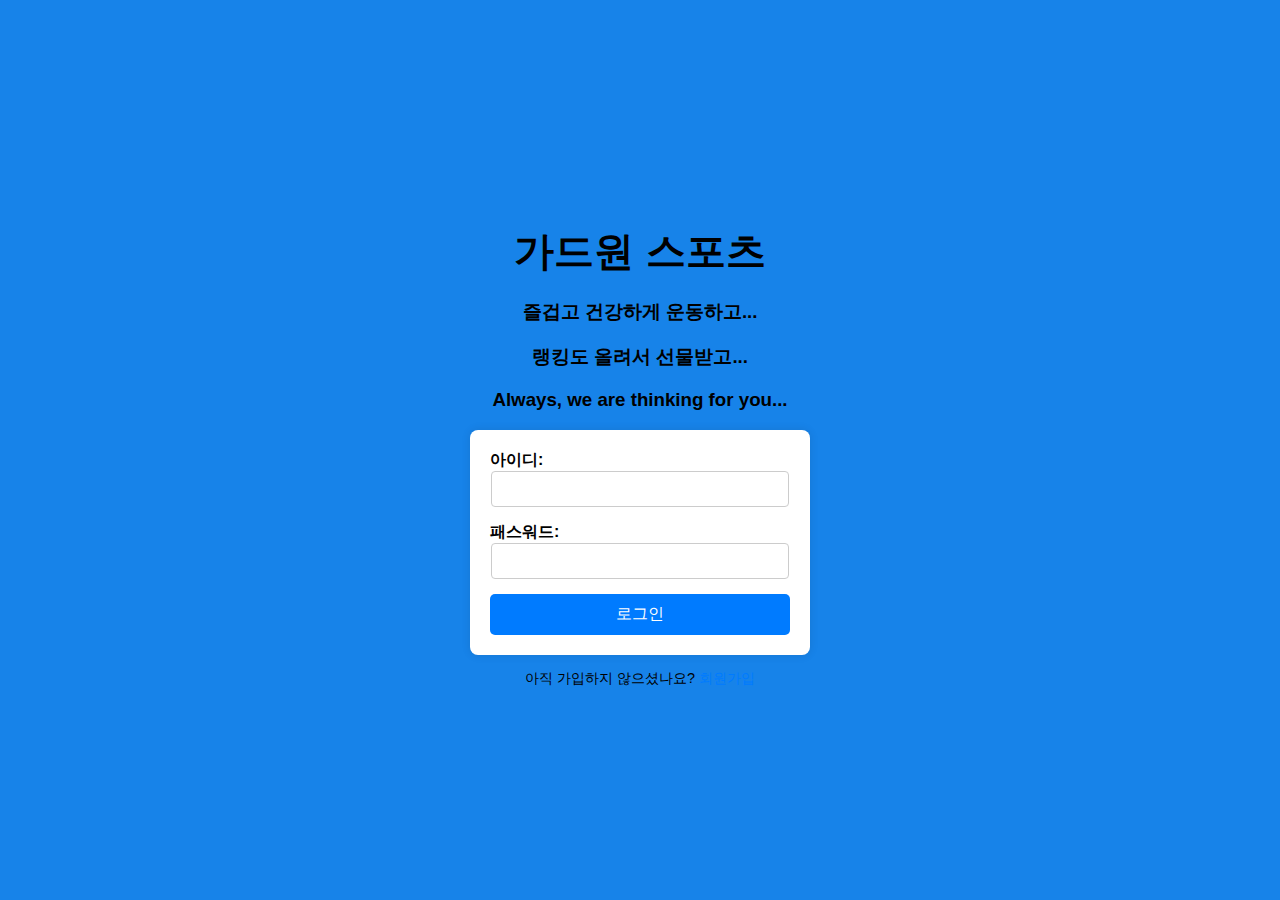
==== index.html @ 2814a35c "first commit" ====
<!DOCTYPE html>
<html lang="ko">
  <head>
    <meta charset="UTF-8" />
    <meta name="viewport" content="width=device-width, initial-scale=1.0" />
    <title>시작페이지</title>
    <link rel="stylesheet" href="styles.css" />
  </head>
  <body>
    <div class="container">
      <h1 class="title">가드원 스포츠</h1>
      <h3>즐겁고 건강하게 운동하고...</h3>
      <h3>랭킹도 올려서 선물받고...</h3>
      <h3>Always, we are thinking for you...</h3>
      <form id="loginForm">
        <div class="form-group">
          <label for="username">아이디:</label>
          <input type="text" id="username" name="username" required />
        </div>
        <div class="form-group">
          <label for="password">패스워드:</label>
          <input type="password" id="password" name="password" required />
        </div>
        <button type="submit">로그인</button>
      </form>
      <div class="signup-link">
        <p>
          아직 가입하지 않으셨나요?
          <a href="../회원가입/index.html">회원가입</a>
        </p>
      </div>
    </div>
    <script src="scripts.js"></script>
  </body>
</html>
---- styles.css ----
@charset "utf-8";
body {
  display: flex;
  justify-content: center;
  align-items: center;
  height: 100vh;
  margin: 0;
  font-family: Arial, sans-serif;
  background-color: #1783e9;
}

.container {
  text-align: center;
}

.title {
  font-size: 2.5em;
  margin-bottom: 20px;
}

form {
  width: 300px;
  margin: 0 auto;
  padding: 20px;
  background-color: #fff;
  border-radius: 8px;
  box-shadow: 0 0 10px rgba(0, 0, 0, 0.1);
}

.form-group {
  margin-bottom: 15px;
}

label {
  display: block;
  text-align: left;
  font-weight: bold;
}

input {
  width: calc(100% - 20px);
  padding: 8px;
  font-size: 1em;
  border: 1px solid #ccc;
  border-radius: 4px;
}

button {
  width: 100%;
  padding: 10px;
  font-size: 1em;
  border: none;
  border-radius: 5px;
  cursor: pointer;
  background-color: #007bff;
  color: #fff;
}

button:hover {
  background-color: #0056b3;
}

.signup-link {
  margin-top: 10px;
  font-size: 0.9em;
}

.signup-link a {
  color: #007bff;
  text-decoration: none;
}

.signup-link a:hover {
  text-decoration: underline;
}
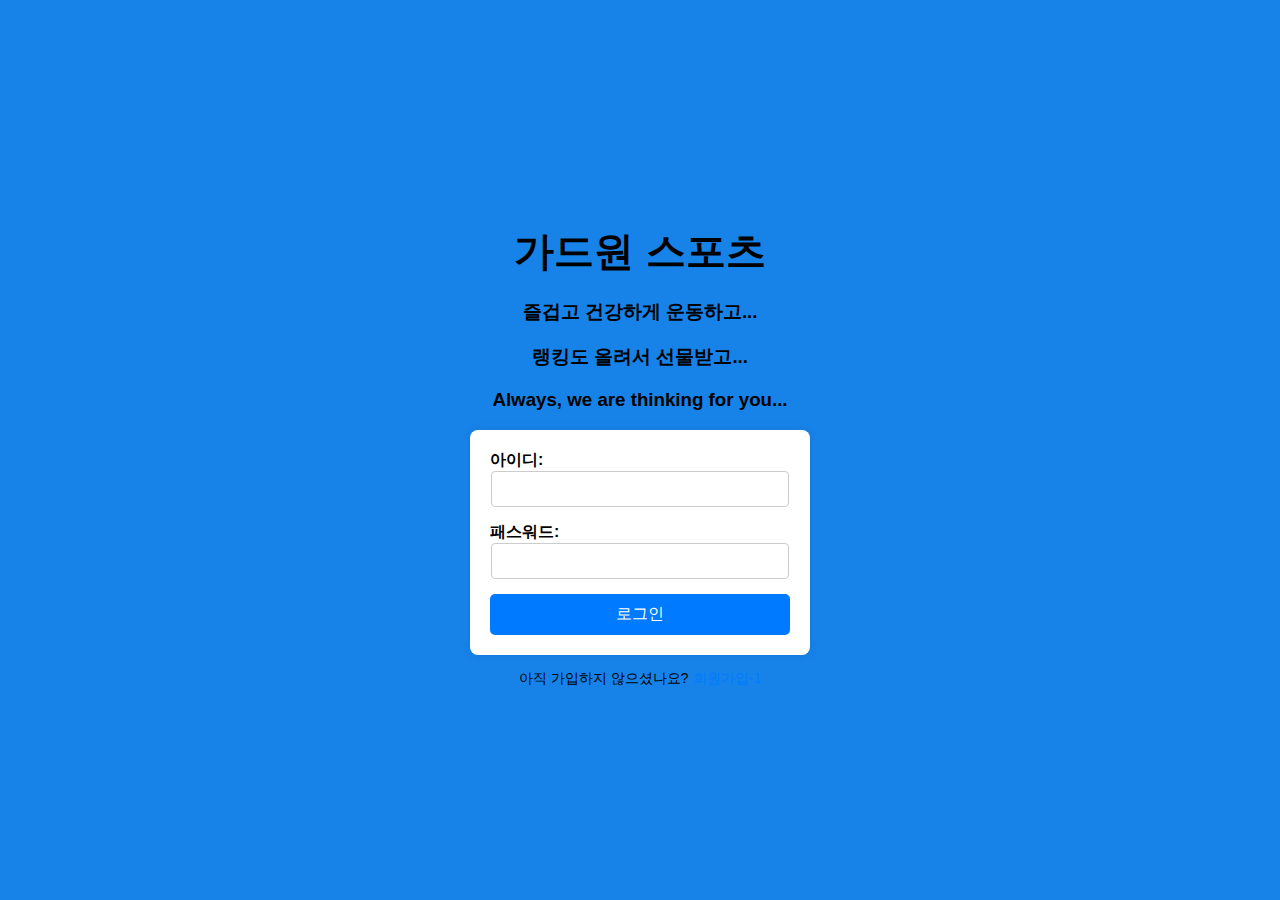
==== commit cfce56bd: "second 회원가입-1" ====
--- a/index.html
+++ b/index.html
@@ -26,7 +26,7 @@
       <div class="signup-link">
         <p>
           아직 가입하지 않으셨나요?
-          <a href="../회원가입/index.html">회원가입</a>
+          <a href="../score-board-/회원가입-1/index.html">회원가입-1</a>
         </p>
       </div>
     </div>
